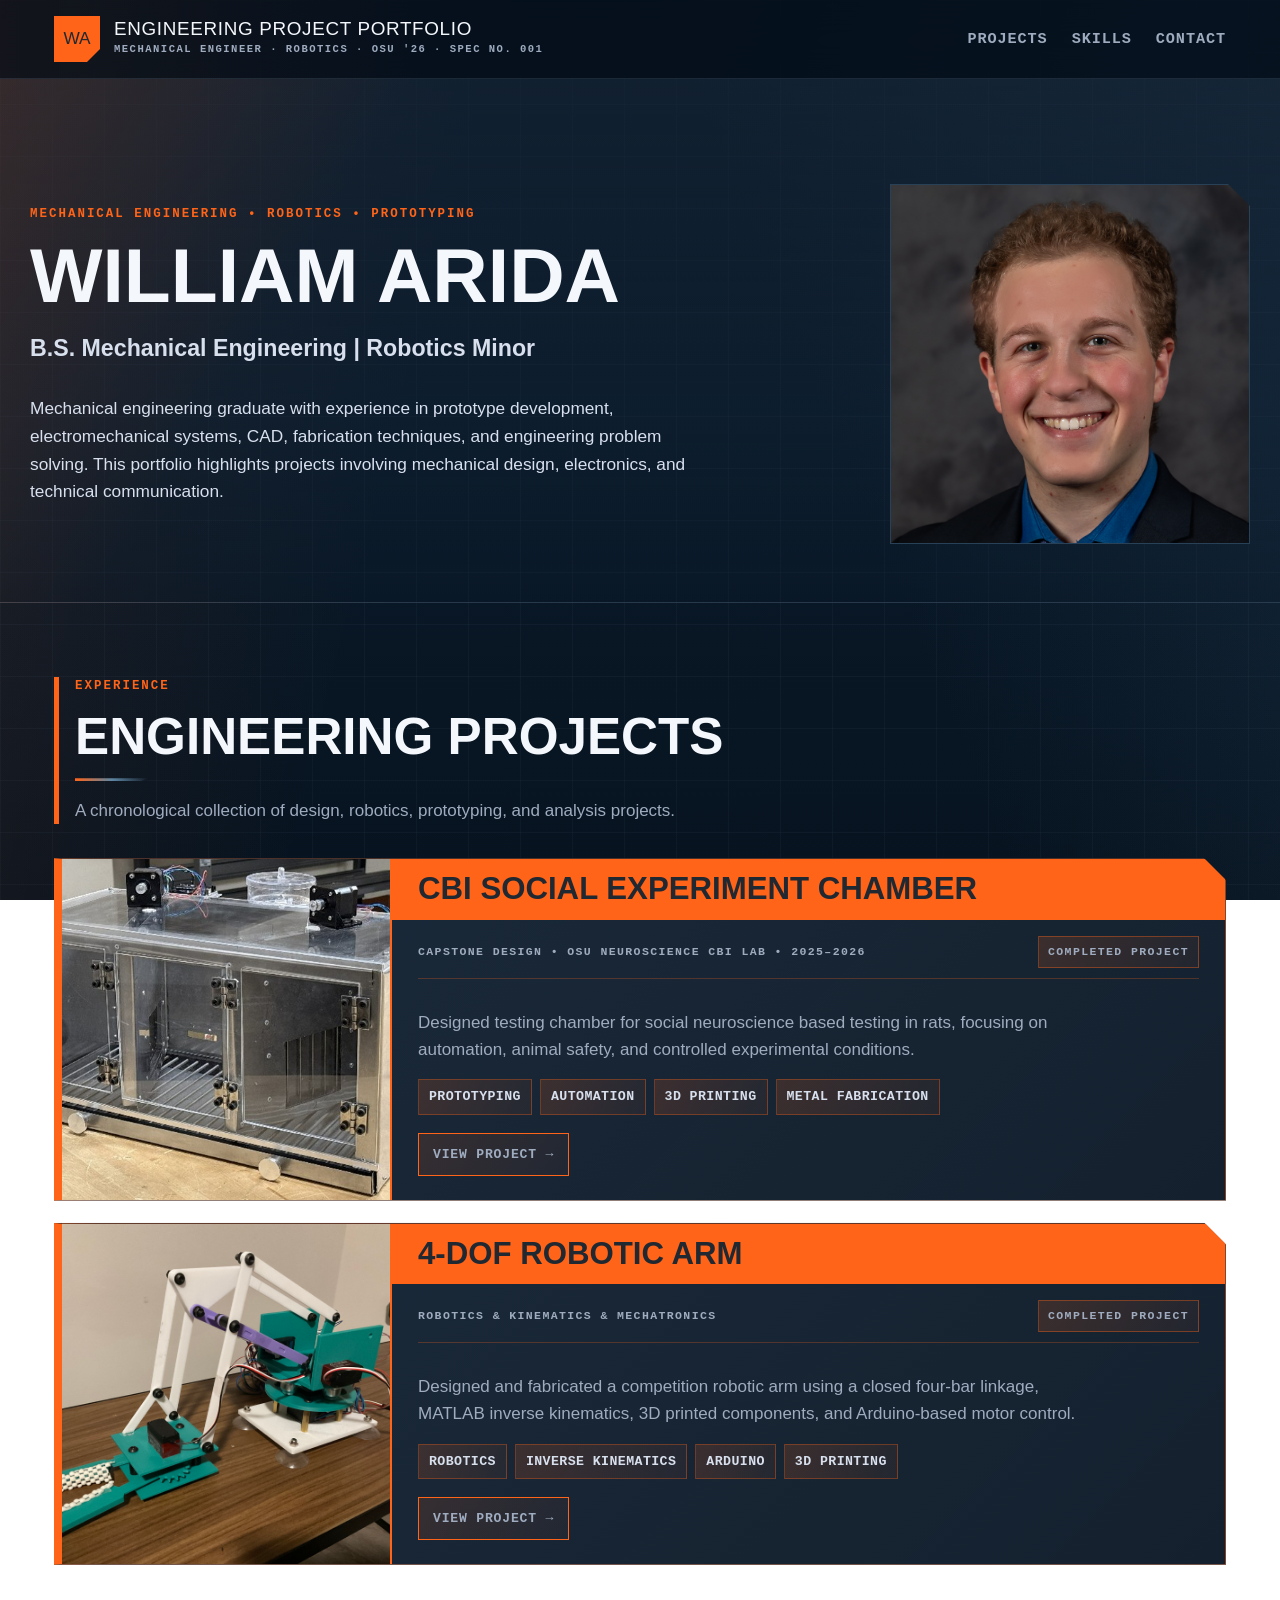
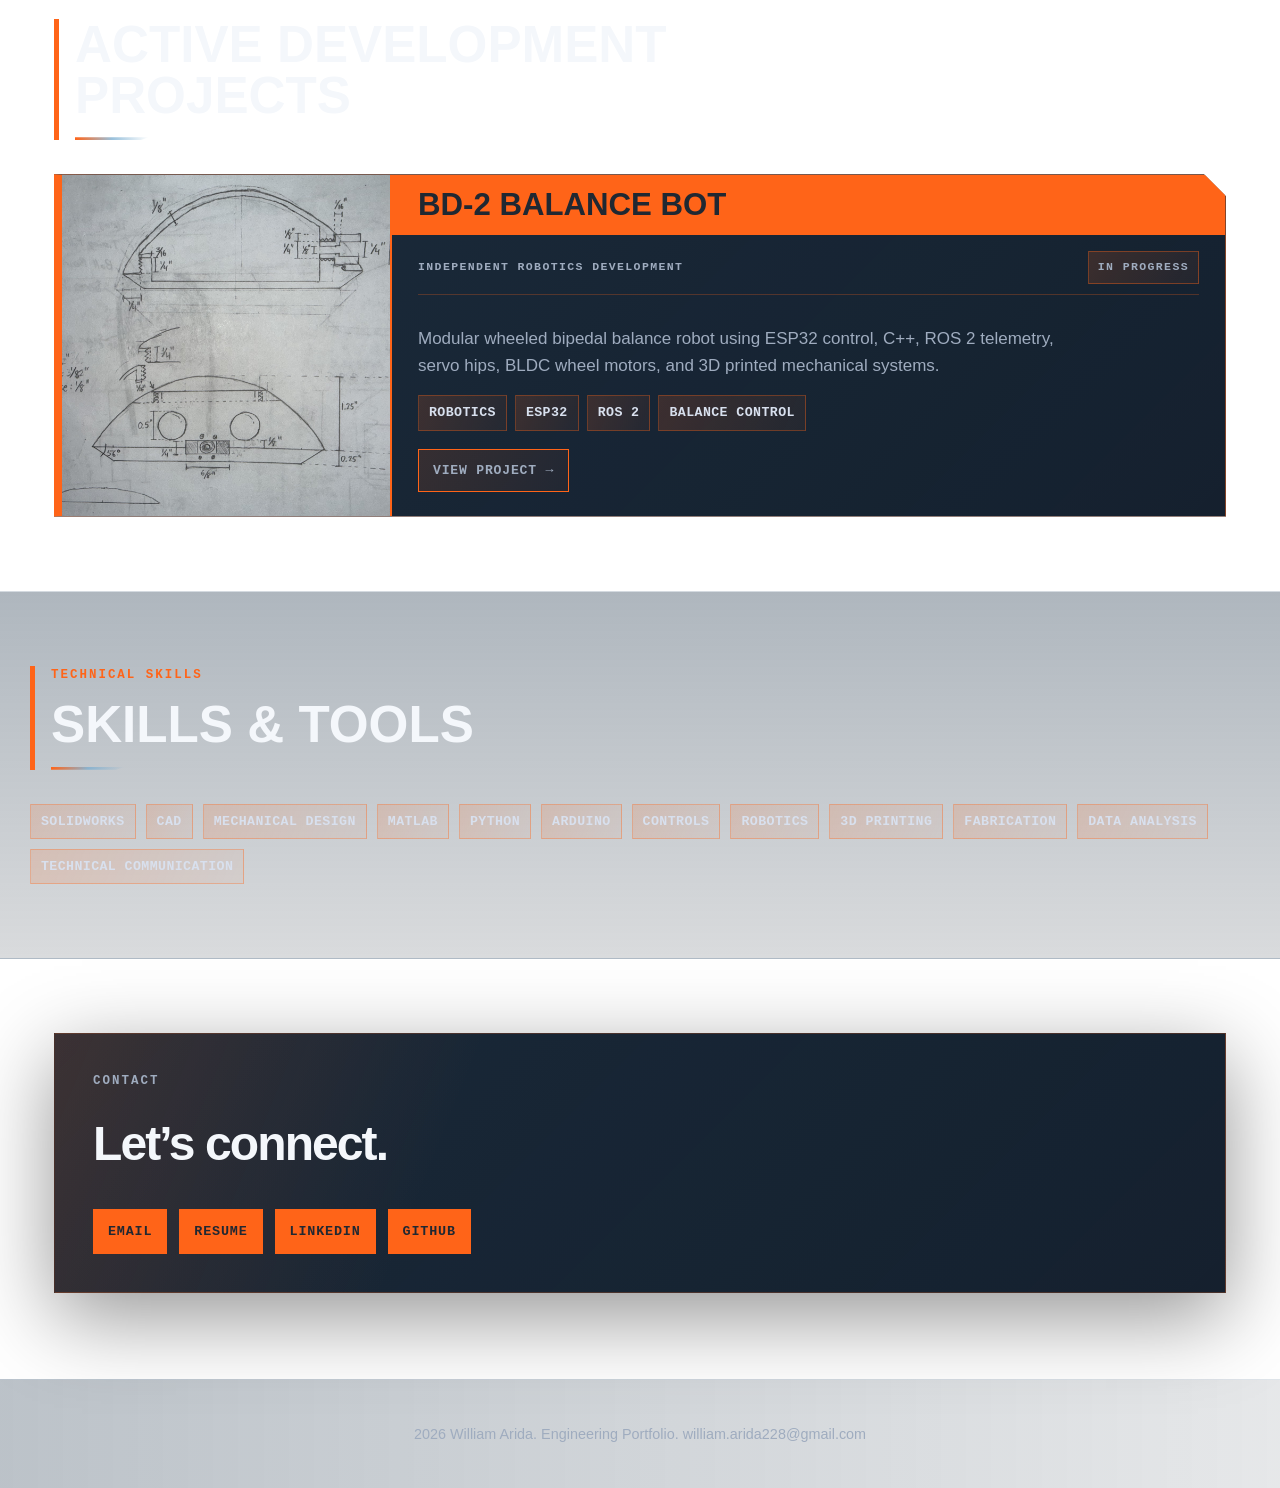
==== index.html @ b7c8a43e "Update minor in educational background" ====
<!DOCTYPE html>
<html lang="en">
<head>
  <!-- Basic page setup and browser scaling -->
  <meta charset="UTF-8">
  <meta name="viewport" content="width=device-width, initial-scale=1.0">

  <!-- Browser tab title -->
  <title>William Arida | Mechanical Engineering Portfolio</title>
  <meta name="description" content="William Arida engineering portfolio featuring mechanical design, robotics, prototyping, mechatronics, CAD, fabrication, and technical project documentation.">
  <meta name="author" content="William Arida">
  <meta name="robots" content="index, follow">
  <link rel="canonical" href="https://williamarida.github.io/">
  <meta property="og:type" content="website">
  <meta property="og:title" content="William Arida | Mechanical Engineering Portfolio">
  <meta property="og:description" content="Engineering project portfolio for William Arida, focused on mechanical design, robotics, prototyping, mechatronics, CAD, fabrication, and technical communication.">
  <meta property="og:url" content="https://williamarida.github.io/">
  <meta property="og:image" content="https://williamarida.github.io/projects/cbi_capstone/images/Full_Chamber_Assembly.jpg">
  <meta name="twitter:card" content="summary_large_image">

  <script type="application/ld+json">
  {
    "@context": "https://schema.org",
    "@type": "Person",
    "name": "William Arida",
    "url": "https://williamarida.github.io/",
    "email": "william.arida228@gmail.com",
    "jobTitle": "Mechanical Engineer",
    "knowsAbout": [
      "Mechanical Engineering",
      "Robotics",
      "Mechatronics",
      "Mechanical Design",
      "Prototyping",
      "CAD",
      "Fabrication"
    ],
    "sameAs": [
      "https://www.linkedin.com/in/william-arida/",
      "https://github.com/williamarida"
    ]
  }
  </script>

  <!-- Connects this HTML file to the main CSS stylesheet -->
  <link rel="stylesheet" href="style.css?v=20260930-caption-contrast">
</head>

<body>
  <!-- Sticky top navigation bar -->
  <header class="site-header">
    <nav class="navbar">
      <!-- Site logo/name link back to homepage -->
      <a href="index.html" class="logo" aria-label="William Arida portfolio homepage">
        <span class="logo-badge">WA</span>
        <span class="logo-copy">
          <span class="logo-title">Engineering Project Portfolio</span>
          <span class="logo-subtitle">Mechanical Engineer · Robotics · OSU '26 · Spec No. 001</span>
        </span>
      </a>

      <!-- Internal page navigation links -->
      <div class="nav-links">
        <a href="#projects">Projects</a>
        <a href="#skills">Skills</a>
        <a href="#contact">Contact</a>
      </div>
    </nav>
  </header>

  <main>
    <!-- Homepage hero section: first thing visitors see -->
    <section class="hero">
      <div class="hero-content hero-with-portrait">
        <!-- Main hero text on the left -->
        <div class="hero-copy">
          <p class="eyebrow">Mechanical Engineering • Robotics • Prototyping</p>

          <h1>
            William Arida
          </h1>

          <p class="hero-credential">
            B.S. Mechanical Engineering | Robotics Minor
          </p>

          <p class="hero-description">
            Mechanical engineering graduate with experience in prototype development,
            electromechanical systems, CAD, fabrication techniques, and engineering problem solving.
            This portfolio highlights projects involving mechanical design, electronics,
            and technical communication.
          </p>
        </div>

        <img
          src="assets/william-arida-portrait.jpg"
          alt="Professional portrait of William Arida"
          class="hero-portrait"
        >
      </div>
    </section>

    <!-- Projects section: stacked chronological project cards -->
    <section id="projects" class="section">
      <!-- Section title and intro text -->
      <div class="section-heading">
        <p class="eyebrow">Experience</p>
        <h2>Engineering Projects</h2>
        <p>
          A chronological collection of design, robotics, prototyping, and analysis projects.
        </p>
      </div>

      <!-- Project list wrapper: cards stack from top to bottom -->
      <div class="project-grid">

        <!-- Clickable project card: CBI Capstone -->
        <a href="projects/cbi_capstone/cbi_capstone_index.html" class="project-card featured-card">
          <!-- Project image on the left side of the card -->
          <img
            src="projects/cbi_capstone/images/Full_Chamber_Assembly.jpg"
            alt="Full rat testing chamber assembly"
            class="project-image"
          >

          <!-- Project text content on the right side of the card -->
          <div class="project-content">
            <h3>CBI Social Experiment Chamber</h3>

            <!-- Project date/category/status row -->
            <div class="project-topline">
              <p class="project-category">Capstone Design • OSU Neuroscience CBI Lab • 2025–2026</p>
              <p class="project-status">Completed Project</p>
            </div>

            <p>
              Designed testing chamber for social neuroscience based testing in rats,
              focusing on automation, animal safety, and controlled experimental conditions.
            </p>

            <!-- Technical tags help recruiters quickly scan project skills -->
            <div class="project-tags">
              <span>Prototyping</span>
              <span>Automation</span>
              <span>3D Printing</span>
              <span>Metal Fabrication</span>
            </div>

            <!-- This looks like a link, but the whole card is already clickable -->
            <p class="project-link">View Project →</p>
          </div>
        </a>

        <!-- Clickable project card: Robotic Arm -->
        <a href="projects/robotic_arm/robotic_arm_index.html" class="project-card">
          <img
            src="projects/robotic_arm/images/Full_Body.jpeg"
            alt="Full assembled 4 degree of freedom robotic arm prototype"
            class="project-image"
          >

          <!-- Project preview text -->
          <div class="project-content">
            <h3>4-DOF Robotic Arm</h3>

            <div class="project-topline">
              <p class="project-category">Robotics &amp; Kinematics &amp; Mechatronics</p>
              <p class="project-status">Completed Project</p>
            </div>

            <p>
              Designed and fabricated a competition robotic arm using a closed four-bar linkage,
              MATLAB inverse kinematics, 3D printed components, and Arduino-based motor control.
            </p>

            <div class="project-tags">
              <span>Robotics</span>
              <span>Inverse Kinematics</span>
              <span>Arduino</span>
              <span>3D Printing</span>
            </div>

            <p class="project-link">View Project &rarr;</p>
          </div>
        </a>
      </div>

      <div class="section-heading project-subsection-heading">
        <h2>Active Development Projects</h2>
      </div>

      <div class="project-grid">
        <a href="projects/bipedal_robot/bipedal_robot_index.html" class="project-card">
          <img
            src="projects/bipedal_robot/images/Head_Schematic.jpeg"
            alt="Head schematic for bipedal self stabilizing robot"
            class="project-image"
          >

          <div class="project-content">
            <h3>BD-2 Balance Bot</h3>

            <div class="project-topline">
              <p class="project-category">Independent Robotics Development</p>
              <p class="project-status">In Progress</p>
            </div>

            <p>
              Modular wheeled bipedal balance robot using ESP32 control, C++, ROS 2 telemetry,
              servo hips, BLDC wheel motors, and 3D printed mechanical systems.
            </p>

            <div class="project-tags">
              <span>Robotics</span>
              <span>ESP32</span>
              <span>ROS 2</span>
              <span>Balance Control</span>
            </div>

            <p class="project-link">View Project &rarr;</p>
          </div>
        </a>
      </div>
    </section>

    <!-- Skills section: quick technical scan area -->
    <section id="skills" class="section skills-section">
      <!-- Section heading -->
      <div class="section-heading">
        <p class="eyebrow">Technical Skills</p>
        <h2>Skills & Tools</h2>
      </div>

      <!-- Skill tags -->
      <div class="skills-list">
        <span>SolidWorks</span>
        <span>CAD</span>
        <span>Mechanical Design</span>
        <span>MATLAB</span>
        <span>Python</span>
        <span>Arduino</span>
        <span>Controls</span>
        <span>Robotics</span>
        <span>3D Printing</span>
        <span>Fabrication</span>
        <span>Data Analysis</span>
        <span>Technical Communication</span>
      </div>
    </section>

    <!-- Contact section: basic professional contact area -->
    <section id="contact" class="section contact-section">
      <!-- Contact card creates a stronger visual endpoint for the page -->
      <div class="contact-card">
        <p class="eyebrow">Contact</p>

        <h2>Let’s connect.</h2>

        <div class="contact-links">
          <button type="button" class="contact-action" id="copy-email">Email</button>
          <a href="/William%20R.%20Arida%20Resume.pdf" target="_blank" rel="noopener" type="application/pdf">Resume</a>
          <a href="https://www.linkedin.com/in/william-arida/" target="_blank" rel="noopener">LinkedIn</a>
          <a href="https://github.com/williamarida" target="_blank" rel="noopener">GitHub</a>
        </div>

        <p class="email-reveal" id="email-reveal" hidden>
          <span id="email-copy-status">Copied:</span>
          <span class="email-address">william.arida228@gmail.com</span>
        </p>
      </div>
    </section>
  </main>

  <!-- Footer at the bottom of the homepage -->
  <footer class="footer">
    <p>2026 William Arida. Engineering Portfolio. william.arida228@gmail.com</p>
  </footer>

  <script>
    const emailButton = document.getElementById("copy-email");
    const emailReveal = document.getElementById("email-reveal");
    const emailStatus = document.getElementById("email-copy-status");
    const emailAddress = "william.arida228@gmail.com";

    emailButton.addEventListener("click", async () => {
      try {
        await navigator.clipboard.writeText(emailAddress);
        emailStatus.textContent = "Copied:";
      } catch {
        emailStatus.textContent = "Email:";
      }

      emailButton.textContent = "Email Copied";
      emailButton.classList.add("is-copied");
      emailReveal.hidden = false;
    });
  </script>
</body>
</html>
---- style.css ----
/* =========================
   GLOBAL DESIGN SYSTEM
   These variables control the site's main colors, spacing, shadows, and sizing.
   ========================= */

:root {
  --bg: #06111d;
  --bg-soft: #0a1a2a;
  --bg-card: #101c2a;
  --bg-card-light: #17283a;
  --bg-panel-gray: #20262f;
  --steel-blue: #20364b;
  --steel-blue-soft: #2b465e;

  --text-main: #f4f7fb;
  --text-soft: #d8e0ee;
  --text-muted: #9facbf;

  --accent: #ff6418;
  --accent-strong: #ffb15f;
  --accent-warm: #ff9f2f;
  --action-text: #202832;

  --border: rgba(180, 210, 236, 0.13);
  --border-strong: rgba(255, 100, 24, 0.32);
  --blue-border: rgba(96, 145, 181, 0.24);
  --blue-line: rgba(118, 171, 207, 0.16);
  --accent-glow: rgba(255, 100, 24, 0.18);

  --shadow: 0 24px 80px rgba(0, 0, 0, 0.42);
  --max-width: 1220px;
  --panel-cut: 22px;
  --font-main: "Inter", "Segoe UI", Arial, Helvetica, sans-serif;
  --font-display: "Arial Black", "Segoe UI Black", "Inter", Arial, Helvetica, sans-serif;
  --font-mono: "Cascadia Mono", "Consolas", "SFMono-Regular", "Roboto Mono", monospace;

  --radius-lg: 0;
  --radius-md: 0;
  --radius-sm: 0;
}

/* Universal box sizing makes width and padding easier to control. */
* {
  box-sizing: border-box;
}

/* Smooth scrolling makes navbar links glide to page sections. */
html {
  scroll-behavior: smooth;
}

/* Main page body styling: dark background, default font, and readable line spacing. */
body {
  margin: 0;
  font-family: var(--font-main);
  font-size: 17px;
  color: var(--text-main);
  background:
    linear-gradient(rgba(180, 210, 236, 0.035) 1px, transparent 1px),
    linear-gradient(90deg, rgba(180, 210, 236, 0.035) 1px, transparent 1px),
    linear-gradient(104deg, rgba(255, 100, 24, 0.09), transparent 34%),
    linear-gradient(248deg, rgba(72, 114, 148, 0.16), transparent 38%),
    linear-gradient(180deg, #06111d 0%, #0a1a2a 46%, #07131f 100%);
  background-size: 52px 52px, 52px 52px, auto, auto, auto;
  background-attachment: fixed;
  line-height: 1.6;
}

/* Keeps images responsive and prevents weird inline spacing. */
img {
  max-width: 100%;
  display: block;
}

/* Removes default link styling so links can look like cards/buttons. */
a {
  color: inherit;
  text-decoration: none;
}

h1,
h2,
h3 {
  font-family: var(--font-display);
}

button,
input,
select,
textarea {
  font-family: inherit;
}

/* =========================
   HEADER / NAVIGATION
   Sticky top navigation bar with a glassy dark background.
   ========================= */

/* Header stays at the top while scrolling. */
.site-header {
  position: sticky;
  top: 0;
  z-index: 20;
  color: white;
  background:
    linear-gradient(90deg, rgba(255, 100, 24, 0.045), transparent 34%),
    rgba(6, 17, 29, 0.82);
  border-bottom: 1px solid var(--border);
  backdrop-filter: blur(18px);
}

/* Navbar controls the horizontal layout of the logo and links. */
.navbar {
  max-width: var(--max-width);
  margin: 0 auto;
  padding: 16px 24px;
  display: flex;
  justify-content: space-between;
  align-items: center;
}

/* Logo/name styling on the left side of the navbar. */
.logo {
  display: inline-flex;
  align-items: center;
  gap: 14px;
  min-width: 0;
  font-family: var(--font-display);
  text-transform: uppercase;
}

.logo-badge {
  position: relative;
  display: grid;
  place-items: center;
  width: 46px;
  height: 46px;
  clip-path: polygon(0 0, 100% 0, 100% calc(100% - 13px), calc(100% - 13px) 100%, 0 100%);
  color: var(--action-text);
  background: var(--accent);
  font-size: 1.08rem;
  letter-spacing: 0;
}

.logo-copy {
  display: grid;
  gap: 3px;
  min-width: 0;
}

.logo-title {
  color: var(--text-main);
  font-size: 1.18rem;
  line-height: 1;
  letter-spacing: 0.035em;
}

.logo-subtitle {
  color: var(--text-muted);
  font-family: var(--font-mono);
  font-size: 0.66rem;
  font-weight: 800;
  letter-spacing: 0.14em;
}

/* Container for the navbar links. */
.nav-links {
  display: flex;
  gap: 24px;
  font-family: var(--font-mono);
  font-size: 0.95rem;
  font-weight: 800;
  text-transform: uppercase;
  letter-spacing: 0.06em;
  color: var(--text-muted);
}

/* Individual nav link hover setup. */
.nav-links a {
  position: relative;
  transition: color 0.2s ease;
}

/* Animated underline hidden by default. */
.nav-links a::after {
  content: "";
  position: absolute;
  left: 0;
  bottom: -7px;
  width: 0;
  height: 2px;
  background: var(--accent);
  transition: width 0.2s ease;
}

/* Makes nav links brighter on hover. */
.nav-links a:hover {
  color: var(--text-main);
}

/* Expands the underline on hover. */
.nav-links a:hover::after {
  width: 100%;
}

/* =========================
   HOMEPAGE HERO
   Large opening section with main intro.
   ========================= */

/* Main hero layout. */
.hero {
  position: relative;
  overflow: hidden;
  max-width: none;
  padding: 105px 24px 58px;
  border-bottom: 1px solid var(--border);
  background:
    linear-gradient(122deg, rgba(255, 100, 24, 0.12), transparent 26%),
    linear-gradient(180deg, rgba(23, 40, 58, 0.62), rgba(10, 26, 42, 0.20));
}

.hero::before {
  content: none;
}

/* Limits the width of hero text so it stays readable. */
.hero-content,
.hero-text {
  position: relative;
  z-index: 1;
  max-width: var(--max-width);
  margin-left: auto;
  margin-right: auto;
}

.hero-content > * {
  max-width: 760px;
}

.hero-with-portrait {
  display: grid;
  grid-template-columns: minmax(0, 1fr) minmax(260px, 360px);
  gap: 46px;
  align-items: center;
}

.hero-copy {
  max-width: 760px;
}

/* Small uppercase label used above section titles. */
.eyebrow {
  margin: 0 0 14px;
  color: var(--accent);
  font-family: var(--font-mono);
  font-size: 0.78rem;
  font-weight: 900;
  text-transform: uppercase;
  letter-spacing: 0.16em;
}

/* Main hero headline. */
.hero h1 {
  margin: 0;
  font-family: var(--font-display);
  font-size: clamp(2.5rem, 6vw, 5.05rem);
  line-height: 0.96;
  letter-spacing: 0;
  text-transform: uppercase;
}

.hero-credential {
  margin: 18px 0 0;
  color: var(--text-soft);
  font-size: clamp(1.08rem, 2.2vw, 1.45rem);
  font-weight: 850;
  letter-spacing: 0;
}

/* Supporting paragraph below the hero headline. */
.hero-description {
  max-width: 690px;
  margin-top: 28px;
  color: var(--text-soft);
  font-size: 1.08rem;
}

.hero-portrait {
  width: 100%;
  aspect-ratio: 1 / 1;
  object-fit: cover;
  object-position: center top;
  clip-path: polygon(0 0, calc(100% - var(--panel-cut)) 0, 100% var(--panel-cut), 100% 100%, 0 100%);
  border: 1px solid var(--blue-border);
  border-radius: var(--radius-lg);
  background: var(--bg-card-light);
  box-shadow:
    -12px 12px 0 rgba(255, 100, 24, 0.12),
    var(--shadow);
}

/* =========================
   GENERAL SECTIONS
   Shared spacing and heading styles for major page sections.
   ========================= */

/* Main section wrapper used for projects, skills, and contact. */
.section {
  max-width: var(--max-width);
  margin: 0 auto;
  padding: 74px 24px;
}

/* Section heading block. */
.section-heading {
  position: relative;
  max-width: 760px;
  margin-bottom: 34px;
  padding-left: 16px;
  border-left: 5px solid var(--accent);
}

/* Main section heading text. */
.section-heading h2 {
  margin: 0;
  font-family: var(--font-display);
  font-size: clamp(2rem, 4vw, 3.2rem);
  line-height: 1;
  letter-spacing: 0;
  text-transform: uppercase;
}

.section-heading h2::after {
  content: "";
  display: block;
  width: 74px;
  height: 3px;
  margin-top: 16px;
  background:
    linear-gradient(90deg, var(--accent), rgba(118, 171, 207, 0.74), transparent);
  clip-path: polygon(0 0, 100% 0, 88% 100%, 0% 100%);
}

/* Supporting paragraph under section headings. */
.section-heading p:last-child {
  margin-top: 16px;
  color: var(--text-muted);
}

.project-subsection-heading {
  margin-top: 54px;
}

/* =========================
   STACKED HORIZONTAL PROJECT CARDS
   Wide project cards stacked vertically, with image left and text right.
   ========================= */

/* Project list container: one project per row. */
.project-grid {
  display: grid;
  grid-template-columns: 1fr;
  gap: 22px;
}

/* Main project card layout. Can be used on <a> or <article>. */
.project-card {
  position: relative;
  overflow: hidden;
  min-height: 245px;
  display: grid;
  grid-template-columns: 330px minmax(0, 1fr);
  clip-path: polygon(0 0, calc(100% - var(--panel-cut)) 0, 100% var(--panel-cut), 100% 100%, 0 100%);
  cursor: pointer;
  color: inherit;
  text-decoration: none;
  border: 1px solid rgba(255, 100, 24, 0.32);
  border-left: 8px solid var(--accent);
  border-radius: var(--radius-lg);
  background:
    linear-gradient(90deg, rgba(255, 100, 24, 0.22), transparent 34px),
    linear-gradient(135deg, rgba(118, 171, 207, 0.10), rgba(255, 255, 255, 0.018)),
    var(--bg-card);
  box-shadow: 0 18px 55px rgba(0, 0, 0, 0.24);
  transition:
    transform 0.22s ease,
    box-shadow 0.22s ease,
    border-color 0.22s ease;
}

/* Subtle glow overlay hidden until hover. */
.project-card::before {
  content: "";
  position: absolute;
  inset: 0;
  background:
    linear-gradient(90deg, rgba(255, 100, 24, 0.09), transparent 42%),
    linear-gradient(235deg, rgba(73, 120, 154, 0.16), transparent 34%);
  opacity: 0;
  z-index: 0;
  transition: opacity 0.22s ease;
  pointer-events: none;
}

.project-card::after {
  content: "";
  position: absolute;
  top: 0;
  right: 0;
  width: var(--panel-cut);
  height: var(--panel-cut);
  background: var(--accent);
  clip-path: polygon(100% 0, 100% 100%, 0 0);
  z-index: 2;
  pointer-events: none;
}

/* Project card hover movement and border glow. */
.project-card:hover {
  transform: translateY(-5px);
  border-color: rgba(255, 100, 24, 0.54);
  box-shadow:
    0 28px 85px rgba(0, 0, 0, 0.42),
    0 0 0 1px rgba(118, 171, 207, 0.10);
}

/* Turns on the glow overlay when hovering over a card. */
.project-card:hover::before {
  opacity: 1;
}

/* Featured card currently behaves like the others, but this class lets us style it later if needed. */
.featured-card {
  grid-column: auto;
}

/* Project image styling for real images. */
.project-image {
  width: 100%;
  height: 100%;
  min-height: 245px;
  object-fit: cover;
  background: var(--bg-card-light);
  border-right: 2px solid var(--accent);
  transition:
    transform 0.35s ease,
    filter 0.35s ease;
}

/* Slight image zoom on card hover. */
.project-card:hover .project-image {
  transform: scale(1.045);
  filter: brightness(1.08) contrast(1.03);
}

/* Placeholder image block for projects without images yet. */
.placeholder {
  width: 100%;
  height: 100%;
  min-height: 245px;
  display: grid;
  place-items: center;
  color: var(--text-muted);
  font-weight: 900;
  letter-spacing: 0.08em;
  text-transform: uppercase;
  border-right: 1px solid var(--border);
  background:
    linear-gradient(135deg, rgba(255, 100, 24, 0.13), transparent 42%),
    var(--bg-card-light);
}

/* Right-side project text area. */
.project-content {
  position: relative;
  z-index: 1;
  padding: 0;
  display: flex;
  flex-direction: column;
  justify-content: center;
}

/* Top metadata row inside each project card. */
.project-topline {
  margin: 16px 26px 0;
  padding-bottom: 10px;
  border-bottom: 1px solid rgba(255, 100, 24, 0.26);
  display: flex;
  justify-content: space-between;
  gap: 14px;
  align-items: center;
  margin-bottom: 12px;
}

/* Shared small uppercase metadata style. */
.project-category,
.project-status {
  margin: 0;
  font-family: var(--font-mono);
  font-size: 0.72rem;
  font-weight: 900;
  text-transform: uppercase;
  letter-spacing: 0.12em;
}

/* Project category/date text. */
.project-category {
  color: var(--accent);
}

/* Project status pill. */
.project-status {
  padding: 6px 9px;
  border-radius: 0;
  color: var(--accent-strong);
  background:
    linear-gradient(120deg, rgba(255, 100, 24, 0.16), rgba(255, 100, 24, 0.055));
  border: 1px solid rgba(255, 100, 24, 0.38);
  white-space: nowrap;
  transition:
    color 0.2s ease,
    background 0.2s ease,
    border-color 0.2s ease;
}

.project-card:hover .project-status {
  color: var(--action-text);
  background: var(--accent);
  border-color: var(--accent);
}

/* Project title. */
.project-content h3 {
  width: 100%;
  margin: 0;
  padding: 14px 26px 15px;
  color: var(--action-text);
  background: var(--accent);
  font-family: var(--font-display);
  font-size: clamp(1.25rem, 2.6vw, 1.95rem);
  line-height: 1;
  letter-spacing: 0;
  text-transform: uppercase;
}

/* Project description paragraph. */
.project-content p {
  max-width: 660px;
  margin-top: 0;
  color: var(--text-muted);
}

.project-content > p:not(.project-category):not(.project-status):not(.project-link) {
  margin: 18px 26px 0;
}

/* Technical tag container. */
.project-tags {
  display: flex;
  flex-wrap: wrap;
  gap: 8px;
  margin: 16px 26px 18px;
}

/* Shared tag styling for project tags and skill tags. */
.project-tags span,
.skills-list span {
  display: inline-flex;
  align-items: center;
  min-height: 32px;
  padding: 6px 10px;
  border-radius: 0;
  color: var(--text-soft);
  font-family: var(--font-mono);
  background:
    linear-gradient(112deg, rgba(255, 100, 24, 0.16), rgba(255, 100, 24, 0.055));
  border: 1px solid rgba(255, 100, 24, 0.32);
  font-size: 0.83rem;
  font-weight: 750;
  text-transform: uppercase;
  letter-spacing: 0.03em;
}

/* Project link-style text at bottom of cards. */
.project-link {
  display: inline-flex;
  align-items: center;
  justify-content: center;
  width: fit-content;
  margin: auto 26px 24px;
  padding: 10px 14px;
  color: var(--accent-strong);
  background:
    linear-gradient(120deg, rgba(255, 100, 24, 0.13), rgba(255, 100, 24, 0.045));
  border: 1px solid var(--accent);
  font-family: var(--font-mono);
  font-size: 0.82rem;
  font-weight: 900;
  text-transform: uppercase;
  letter-spacing: 0.06em;
  transition:
    transform 0.2s ease,
    color 0.2s ease,
    background 0.2s ease;
}

/* Moves the project link text slightly right on hover. */
.project-card:hover .project-link {
  transform: translateX(4px);
  color: var(--action-text);
  background: var(--accent);
}

/* Styling for coming soon links/cards. */
.inactive-link {
  color: var(--text-muted);
  cursor: default;
}

/* Prevents unfinished cards from pretending to be clickable links. */
article.project-card {
  cursor: default;
}

/* =========================
   SKILLS SECTION
   Technical skills shown as small pill-shaped tags.
   ========================= */

/* Full-width skills band with subtle borders. */
.skills-section {
  position: relative;
  overflow: hidden;
  max-width: none;
  border-top: 1px solid var(--border);
  border-bottom: 1px solid var(--border);
  background:
    linear-gradient(180deg, rgba(32, 54, 75, 0.36), rgba(20, 31, 43, 0.16));
}

/* Keeps skills section content aligned with the rest of the site. */
.skills-section .section-heading,
.skills-section .skills-list {
  position: relative;
  z-index: 1;
  max-width: var(--max-width);
  margin-left: auto;
  margin-right: auto;
}

/* Skill tag layout. */
.skills-list {
  display: flex;
  flex-wrap: wrap;
  gap: 10px;
}

/* Skill tag hover animation. */
.skills-list span {
  transition:
    transform 0.2s ease,
    border-color 0.2s ease,
    background 0.2s ease;
}

/* Skill tags lift and glow slightly on hover. */
.skills-list span:hover {
  transform: translateY(-3px);
  border-color: rgba(255, 100, 24, 0.42);
  background:
    linear-gradient(112deg, rgba(255, 100, 24, 0.20), rgba(255, 100, 24, 0.08));
}

/* =========================
   CONTACT SECTION
   Final call-to-action area with email, LinkedIn, GitHub, and resume links.
   ========================= */

/* Main contact section spacing. */
.contact-section {
  padding-bottom: 86px;
}

/* Large contact card wrapper. */
.contact-card {
  position: relative;
  overflow: hidden;
  padding: 38px;
  border-radius: var(--radius-lg);
  border: 1px solid rgba(255, 100, 24, 0.22);
  background:
    linear-gradient(112deg, rgba(255, 100, 24, 0.15), transparent 34%),
    linear-gradient(135deg, rgba(118, 171, 207, 0.09), rgba(255, 255, 255, 0.02)),
    var(--bg-card);
  box-shadow: var(--shadow);
  text-align: left;
}

.contact-card::before {
  content: none;
}

.contact-card > * {
  position: relative;
  z-index: 1;
}

/* Contact card heading. */
.contact-card h2 {
  margin: 0;
  font-size: clamp(2rem, 4vw, 3rem);
  letter-spacing: -0.04em;
}

/* Contact card paragraph. */
.contact-card p {
  max-width: 720px;
  color: var(--text-muted);
}

/* Contact link button row. */
.contact-links {
  display: flex;
  justify-content: flex-start;
  flex-wrap: wrap;
  gap: 12px;
  margin-top: 26px;
}

/* Individual contact buttons. */
.contact-links a,
.contact-action {
  display: inline-flex;
  align-items: center;
  justify-content: center;
  padding: 11px 14px;
  border-radius: 0;
  border: 1px solid var(--accent);
  color: var(--action-text);
  background: var(--accent);
  appearance: none;
  -webkit-appearance: none;
  font-family: var(--font-mono);
  font-size: 0.84rem;
  font-weight: 800;
  text-transform: uppercase;
  letter-spacing: 0.06em;
  cursor: pointer;
  transition:
    transform 0.2s ease,
    border-color 0.2s ease,
    background 0.2s ease;
}

/* Contact button hover effect. */
.contact-links a:hover,
.contact-action:hover,
.contact-action.is-copied {
  transform: translateY(-2px);
  color: var(--text-main);
  border-color: var(--accent);
  background: transparent;
}

/* Revealed email address after visitors press the email button. */
.email-reveal {
  margin: 18px 0 0;
  color: var(--text-soft);
}

.email-address {
  color: var(--accent-strong);
  font-weight: 850;
}

/* =========================
   FOOTER
   Small bottom section of the page.
   ========================= */

/* Footer styling. */
.footer {
  padding: 28px 24px;
  border-top: 1px solid var(--border);
  color: var(--text-muted);
  text-align: center;
  font-size: 0.9rem;
  background:
    linear-gradient(90deg, rgba(32, 54, 75, 0.30), rgba(10, 26, 42, 0.10));
}

/* =========================
   INDIVIDUAL PROJECT PAGE STYLES
   These styles support pages like projects/cbi_capstone/cbi_capstone.html.
   ========================= */

/* Project page hero section. */
.project-hero {
  position: relative;
  overflow: hidden;
  color: white;
  padding: 92px 24px;
  background:
    linear-gradient(112deg, rgba(255, 100, 24, 0.14), transparent 36%),
    linear-gradient(302deg, rgba(118, 171, 207, 0.17), transparent 38%),
    linear-gradient(135deg, #06111d, #102338);
}

.project-hero::before {
  content: none;
}

/* Project hero with a visual anchor image. */
.project-hero-with-image {
  position: relative;
  z-index: 1;
  max-width: var(--max-width);
  margin: 0 auto;
  display: grid;
  grid-template-columns: minmax(0, 0.95fr) minmax(320px, 0.85fr);
  gap: 42px;
  align-items: center;
}

.project-hero-copy {
  max-width: 650px;
  justify-self: start;
}

.project-hero-image {
  width: 100%;
  max-width: 520px;
  justify-self: end;
  height: auto;
  object-fit: contain;
  clip-path: polygon(0 0, calc(100% - var(--panel-cut)) 0, 100% var(--panel-cut), 100% 100%, 0 100%);
  border: 1px solid rgba(255, 100, 24, 0.26);
  border-left: 8px solid var(--accent);
  border-radius: var(--radius-lg);
  background: var(--bg-card-light);
  box-shadow: var(--shadow);
}

/* Project page main title. */
.project-hero h1 {
  font-family: var(--font-display);
  font-size: clamp(2.4rem, 6vw, 4.3rem);
  line-height: 1.02;
  letter-spacing: 0;
  text-transform: uppercase;
  margin-top: 0;
  margin-bottom: 18px;
}

.project-hero h1::after {
  content: "";
  display: block;
  width: min(360px, 72%);
  height: 3px;
  margin-top: 18px;
  background:
    linear-gradient(90deg, var(--accent), rgba(118, 171, 207, 0.78), transparent);
  clip-path: polygon(0 0, 100% 0, 92% 100%, 0% 100%);
}

/* Project page hero paragraph. */
.project-hero p {
  color: var(--text-soft);
  font-size: 1.15rem;
}

/* Main project page content wrapper. */
.project-page {
  max-width: var(--max-width);
  margin: 0 auto;
  padding: 80px 24px;
}

/* Project page layout. */
.project-detail-grid {
  display: block;
}

.project-main-flow {
  max-width: 1040px;
  margin: 0 auto;
}

/* Project page section headings. */
.project-page h2 {
  margin-top: 42px;
  margin-bottom: 12px;
  color: var(--text-main);
  font-family: var(--font-display);
  font-size: 1.8rem;
  letter-spacing: 0;
  text-transform: uppercase;
}

/* Removes extra top margin from the first project page heading. */
.project-page h2:first-child {
  margin-top: 0;
}

/* Project page body text. */
.project-page p,
.project-page li {
  color: var(--text-muted);
}

/* Project page bullet list spacing. */
.project-page ul {
  padding-left: 1.25rem;
}

/* Feature/image pairings for project design features. */
.project-feature-showcase {
  display: grid;
  grid-template-columns: repeat(2, minmax(0, 1fr));
  gap: 18px;
  margin-top: 18px;
}

.single-column-showcase {
  grid-template-columns: minmax(0, 1fr);
  max-width: 920px;
  margin-left: auto;
  margin-right: auto;
}

.project-feature-column {
  display: grid;
  gap: 18px;
}

.project-feature-item {
  position: relative;
  display: grid;
  overflow: hidden;
  clip-path: polygon(0 0, calc(100% - var(--panel-cut)) 0, 100% var(--panel-cut), 100% 100%, 0 100%);
  border: 1px solid rgba(255, 100, 24, 0.28);
  border-left: 6px solid var(--accent);
  border-radius: var(--radius-md);
  background:
    linear-gradient(90deg, rgba(255, 100, 24, 0.14), transparent 28px),
    linear-gradient(135deg, rgba(118, 171, 207, 0.09), rgba(255, 255, 255, 0.022)),
    var(--bg-card);
  box-shadow: 0 16px 45px rgba(0, 0, 0, 0.22);
  align-content: start;
}

.project-feature-item::before {
  content: "";
  position: absolute;
  top: 0;
  right: 0;
  width: var(--panel-cut);
  height: var(--panel-cut);
  background: var(--accent);
  clip-path: polygon(100% 0, 100% 100%, 0 0);
  z-index: 2;
  pointer-events: none;
}

.feature-bubble {
  position: relative;
  z-index: 1;
  margin: 0;
  padding: 14px 16px 14px 18px;
  color: #f4f7fb;
  font-family: var(--font-mono);
  background: var(--accent);
  border-bottom: 1px solid var(--accent);
  font-weight: 750;
  text-transform: uppercase;
  letter-spacing: 0.035em;
}

.project-feature-item img,
.fabrication-strip img {
  width: 100%;
  height: auto;
  object-fit: contain;
  background: var(--bg-card-light);
}

.project-feature-item img {
  border: 0;
  border-radius: 0;
  box-shadow: none;
}

.feature-image-small {
  width: 33%;
  min-width: 150px;
  justify-self: center;
}

.feature-image-slightly-small {
  width: 90%;
  justify-self: center;
}

/* Keeps project-specific skill bubbles close to their heading. */
.project-skill-list {
  margin-top: 16px;
}

/* Fabrication process visuals below project skills. */
.fabrication-strip {
  display: grid;
  grid-template-columns: repeat(2, minmax(0, 1fr));
  gap: 18px;
  margin-top: 24px;
}

.fabrication-strip img {
  clip-path: polygon(0 0, calc(100% - var(--panel-cut)) 0, 100% var(--panel-cut), 100% 100%, 0 100%);
  aspect-ratio: 3 / 2;
  object-fit: cover;
  object-position: top center;
  border: 1px solid var(--accent);
  border-radius: var(--radius-md);
  box-shadow: 0 16px 45px rgba(0, 0, 0, 0.22);
}

/* Repository-style project documentation bank. */
.project-documentation-section {
  position: relative;
  overflow: hidden;
  max-width: none;
  border-top: 1px solid var(--border);
  border-bottom: 1px solid var(--border);
  background:
    linear-gradient(180deg, rgba(32, 54, 75, 0.32), rgba(15, 28, 42, 0.18));
}

.project-documentation {
  max-width: var(--max-width);
  margin: 0 auto;
  padding: 74px 24px;
}

.repo-bank {
  overflow: hidden;
  clip-path: polygon(0 0, calc(100% - var(--panel-cut)) 0, 100% var(--panel-cut), 100% 100%, 0 100%);
  border: 1px solid rgba(255, 100, 24, 0.24);
  border-radius: var(--radius-md);
  background:
    linear-gradient(135deg, rgba(118, 171, 207, 0.07), rgba(255, 255, 255, 0.015)),
    rgba(16, 28, 42, 0.90);
  box-shadow: var(--shadow);
}

.repo-row,
.repo-folder-summary,
.repo-type,
.repo-size {
  font-family: var(--font-mono);
}

.repo-row,
.repo-folder-summary {
  display: grid;
  grid-template-columns: minmax(0, 1fr) 110px 110px;
  gap: 16px;
  align-items: center;
  min-height: 48px;
  padding: 12px 16px;
  border-bottom: 1px solid var(--border);
}

.repo-row:last-child,
.repo-folder:last-child .repo-folder-summary,
.repo-folder-contents .repo-row:last-child {
  border-bottom: 0;
}

.repo-folder-summary {
  cursor: pointer;
  color: var(--text-soft);
  list-style: none;
}

.repo-folder-summary::-webkit-details-marker {
  display: none;
}

.repo-folder-summary::before {
  content: "+";
  color: var(--accent);
  font-weight: 900;
}

.repo-folder[open] .repo-folder-summary::before {
  content: "-";
}

.repo-folder-summary {
  grid-template-columns: 18px minmax(0, 1fr) 110px 110px;
}

.repo-folder-contents {
  border-bottom: 1px solid var(--border);
  background: rgba(6, 17, 29, 0.30);
}

.repo-folder-contents .repo-row {
  padding-left: 44px;
}

.repo-name {
  min-width: 0;
  overflow-wrap: anywhere;
  color: var(--text-soft);
  font-weight: 760;
}

.repo-download {
  display: inline-flex;
  align-items: center;
  gap: 9px;
  width: fit-content;
  color: var(--text-soft);
  transition: color 0.2s ease;
}

.repo-download::before {
  content: "↓";
  flex: 0 0 auto;
  color: var(--accent);
  font-size: 1.05rem;
  font-weight: 900;
  line-height: 1;
}

.repo-download:hover {
  color: var(--accent-strong);
}

.repo-type,
.repo-size {
  color: var(--text-muted);
  font-size: 0.86rem;
  font-weight: 800;
  text-transform: uppercase;
}

.project-acknowledgements {
  padding: 28px 24px;
  border-top: 1px solid var(--border);
  color: var(--text-muted);
  font-family: var(--font-mono);
  text-align: center;
  font-size: 0.9rem;
  background:
    linear-gradient(90deg, rgba(32, 54, 75, 0.30), rgba(10, 26, 42, 0.10));
}

/* =========================
   RESPONSIVE DESIGN
   Layout changes for tablets and smaller screens.
   ========================= */

/* Tablet layout adjustments. */
@media (max-width: 920px) {
  .hero {
    padding-top: 78px;
  }

  .hero-with-portrait {
    grid-template-columns: 1fr;
  }

  .hero-portrait {
    max-width: 360px;
  }

  /* Project cards keep horizontal layout but shrink the image column. */
  .project-card {
    grid-template-columns: 260px minmax(0, 1fr);
  }

  .project-content h3 {
    font-size: clamp(1.05rem, 2.7vw, 1.45rem);
  }

  .project-hero-with-image,
  .project-feature-showcase,
  .fabrication-strip,
  .repo-row,
  .repo-folder-summary {
    grid-template-columns: 1fr;
  }

  .repo-folder-summary {
    gap: 6px;
  }

  .repo-folder-contents .repo-row {
    padding-left: 16px;
  }

  .project-hero-copy {
    justify-self: stretch;
  }

  .project-hero-image {
    max-width: none;
  }

}

/* Phone portrait layout adjustments. */
@media (max-width: 720px) and (orientation: portrait) {
  /* Navbar stacks vertically on small screens. */
  .navbar {
    align-items: flex-start;
    flex-direction: column;
    gap: 14px;
  }

  .logo {
    gap: 12px;
  }

  .logo-badge {
    width: 40px;
    height: 40px;
    font-size: 0.95rem;
  }

  .logo-title {
    font-size: 0.96rem;
  }

  .logo-subtitle {
    font-size: 0.56rem;
    letter-spacing: 0.08em;
  }

  /* Nav links wrap if needed. */
  .nav-links {
    flex-wrap: wrap;
    gap: 16px;
  }

  /* Hero section gets tighter spacing on phones. */
  .hero {
    padding: 62px 20px 56px;
  }

  /* General sections get tighter spacing on phones. */
  .section {
    padding: 56px 20px;
  }

  /* Keeps the hero headline large but manageable on phones. */
  .hero h1 {
    font-size: clamp(2.35rem, 14vw, 4rem);
  }

  .hero-portrait {
    max-width: 100%;
  }

  /* Project cards stack on phones: image above, words below. */
  .project-card {
    grid-template-columns: 1fr;
    min-height: 0;
  }

  /* Images become a horizontal band above the card text on phones. */
  .project-image,
  .placeholder {
    min-height: 210px;
    height: 210px;
    border-right: none;
    border-bottom: 2px solid var(--accent);
  }

  .project-content h3 {
    padding: 13px 18px 14px;
  }

  .project-topline,
  .project-content > p:not(.project-category):not(.project-status):not(.project-link),
  .project-tags {
    margin-left: 18px;
    margin-right: 18px;
  }

  .project-link {
    margin-left: 18px;
    margin-right: 18px;
  }

  /* Project metadata stacks on phones. */
  .project-topline {
    align-items: flex-start;
    flex-direction: column;
  }

  /* Contact card gets smaller padding on phones. */
  .contact-card {
    padding: 24px;
  }
}
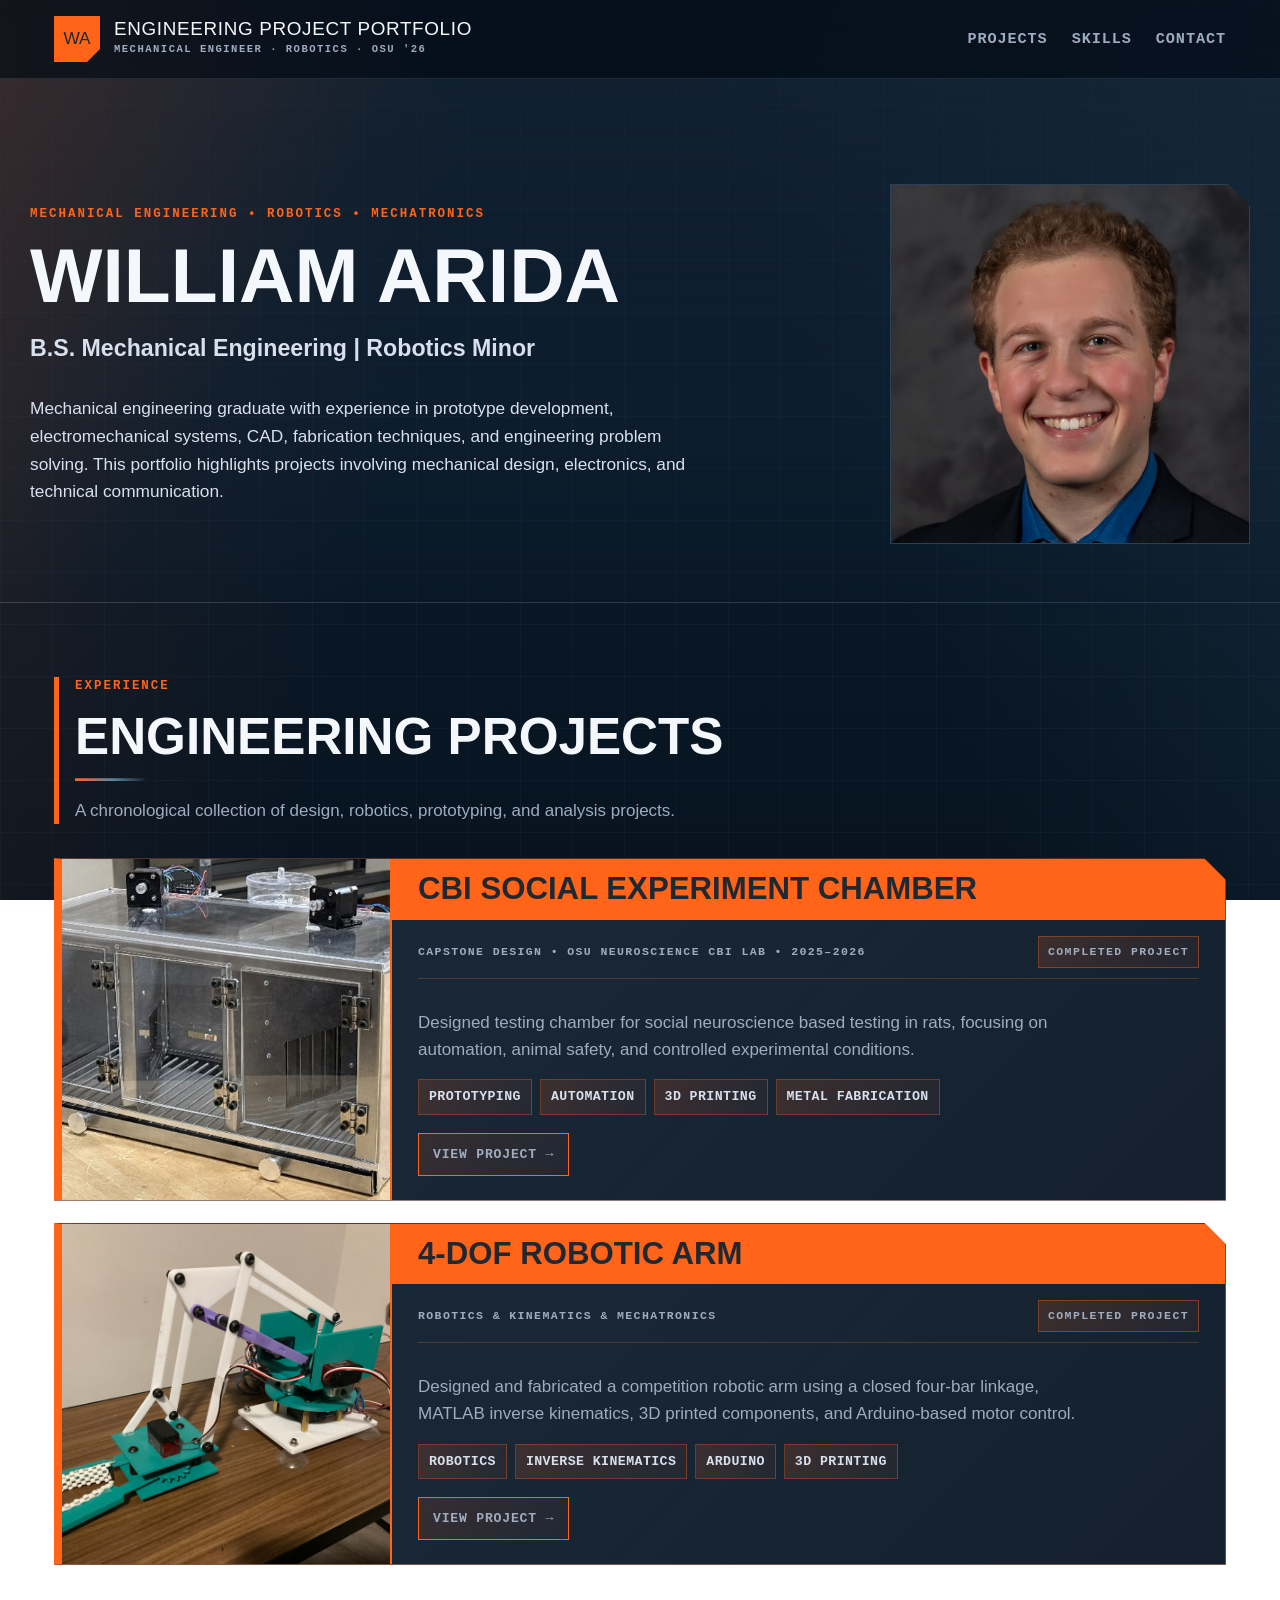
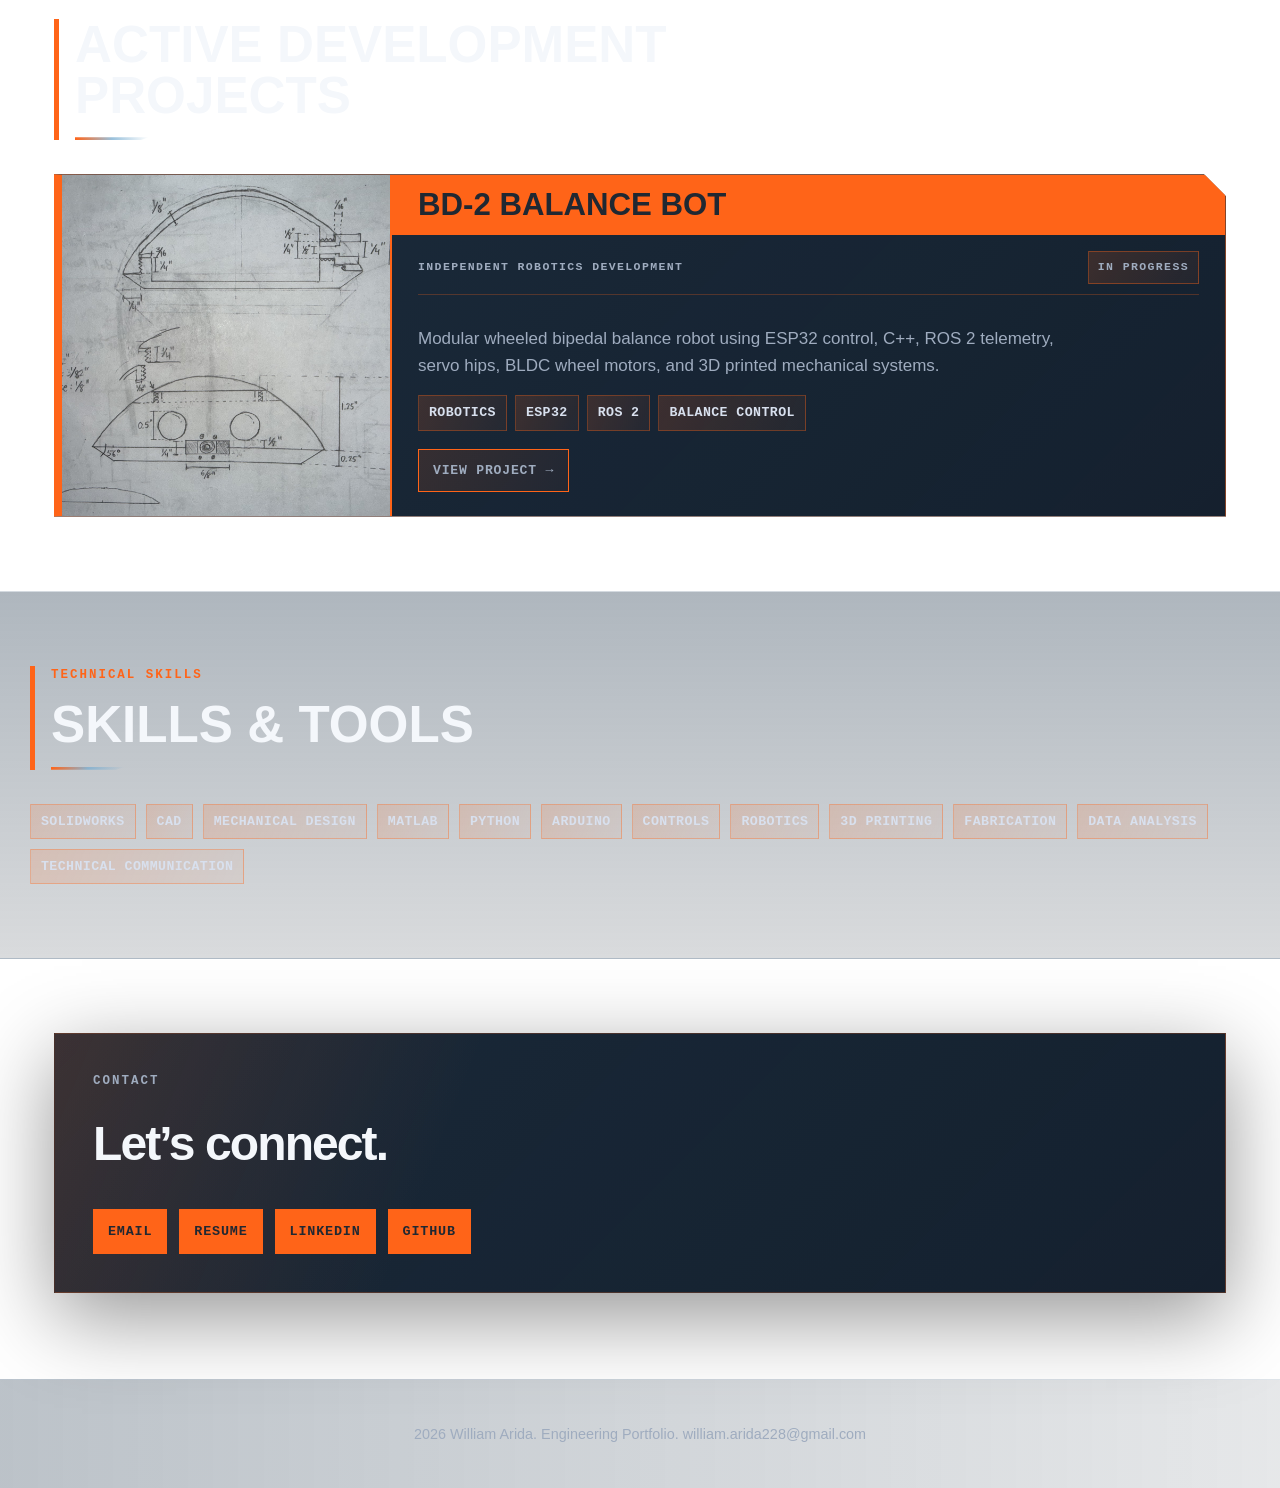
==== commit bf26abe1: "Revise logo subtitle and hero text Updated the logo subtitle and hero text to reflect changes in spe" ====
--- a/index.html
+++ b/index.html
@@ -43,7 +43,7 @@
   </script>
 
   <!-- Connects this HTML file to the main CSS stylesheet -->
-  <link rel="stylesheet" href="style.css?v=20260930-caption-contrast">
+  <link rel="stylesheet" href="style.css?v=20260930-dark-captions">
 </head>
 
 <body>
@@ -55,7 +55,7 @@
         <span class="logo-badge">WA</span>
         <span class="logo-copy">
           <span class="logo-title">Engineering Project Portfolio</span>
-          <span class="logo-subtitle">Mechanical Engineer · Robotics · OSU '26 · Spec No. 001</span>
+          <span class="logo-subtitle">Mechanical Engineer · Robotics · OSU '26</span>
         </span>
       </a>
 
@@ -74,7 +74,7 @@
       <div class="hero-content hero-with-portrait">
         <!-- Main hero text on the left -->
         <div class="hero-copy">
-          <p class="eyebrow">Mechanical Engineering • Robotics • Prototyping</p>
+          <p class="eyebrow">Mechanical Engineering • Robotics • Mechatronics</p>
 
           <h1>
             William Arida
--- a/style.css
+++ b/style.css
@@ -963,12 +963,12 @@
   pointer-events: none;
 }
 
-.feature-bubble {
+.project-page .feature-bubble {
   position: relative;
   z-index: 1;
   margin: 0;
   padding: 14px 16px 14px 18px;
-  color: #f4f7fb;
+  color: var(--action-text);
   font-family: var(--font-mono);
   background: var(--accent);
   border-bottom: 1px solid var(--accent);
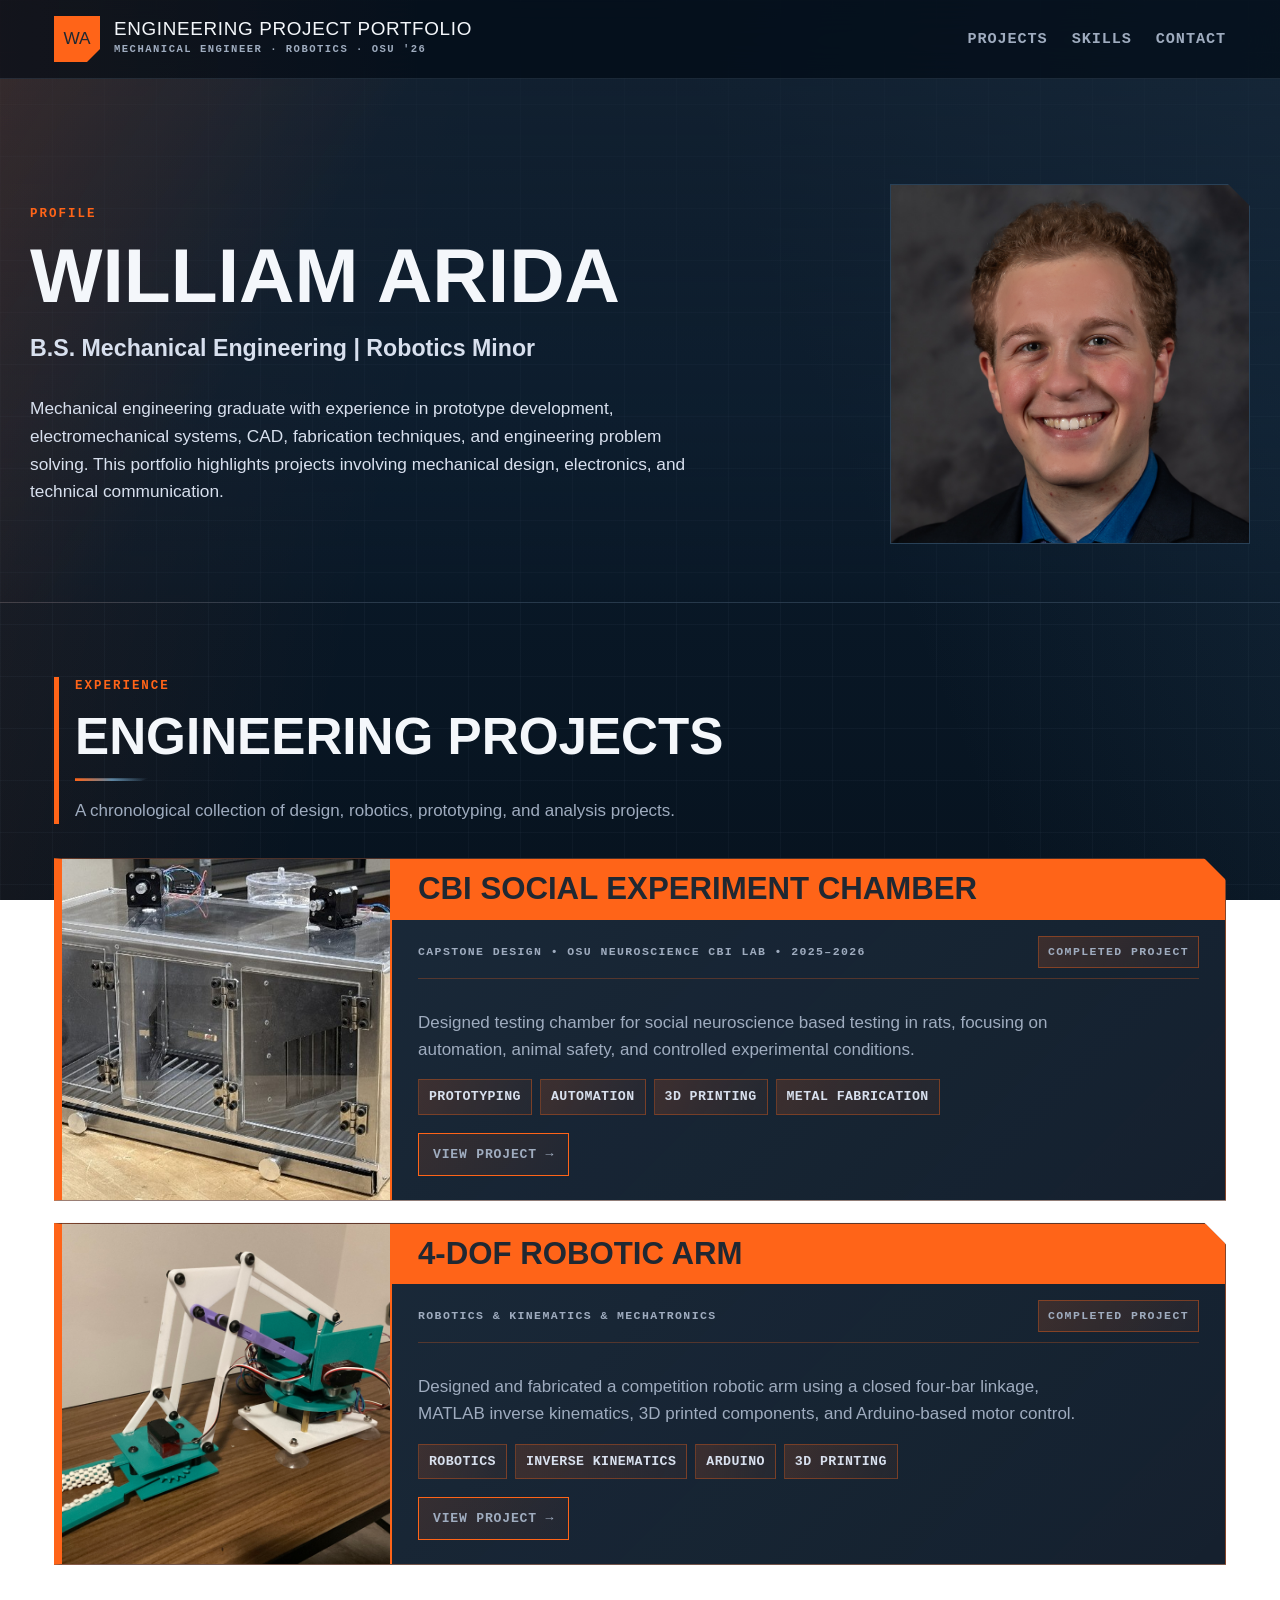
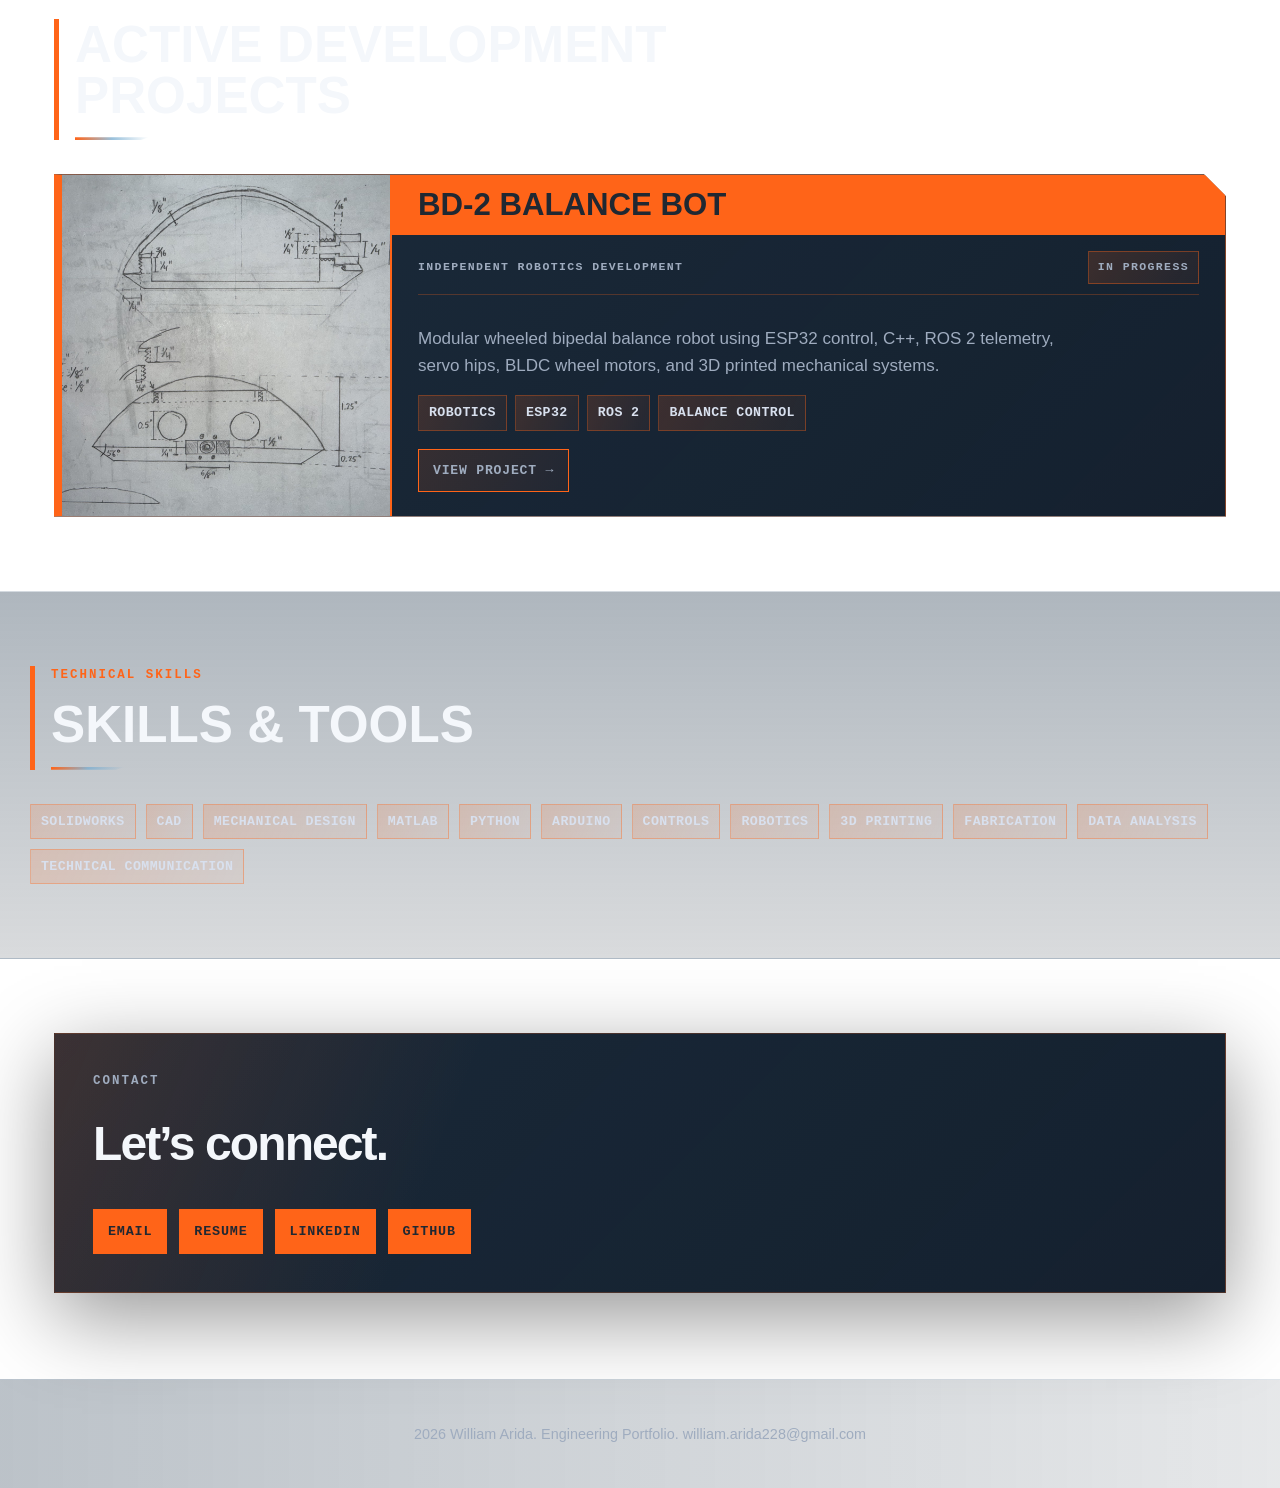
==== commit 3adab58d: "Update eyebrow text in hero section" ====
--- a/index.html
+++ b/index.html
@@ -74,7 +74,7 @@
       <div class="hero-content hero-with-portrait">
         <!-- Main hero text on the left -->
         <div class="hero-copy">
-          <p class="eyebrow">Mechanical Engineering • Robotics • Mechatronics</p>
+          <p class="eyebrow">Profile</p>
 
           <h1>
             William Arida
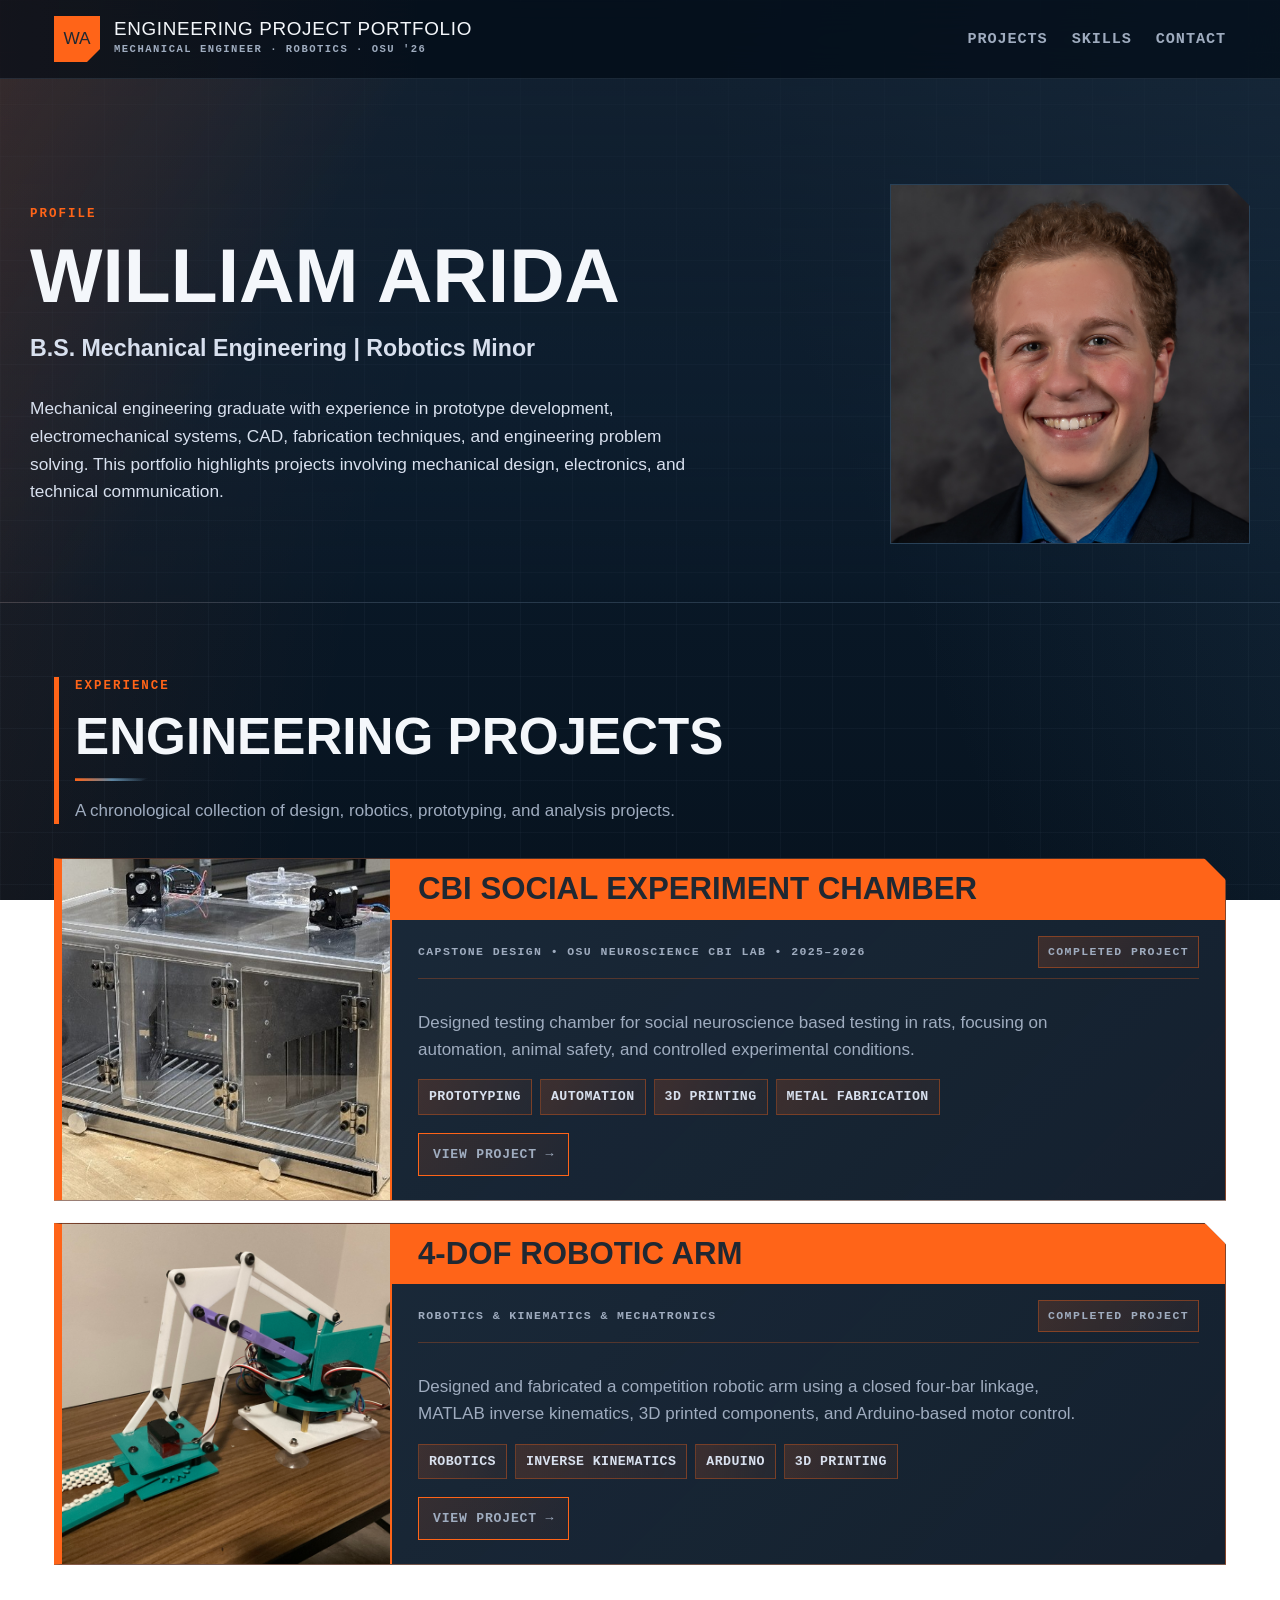
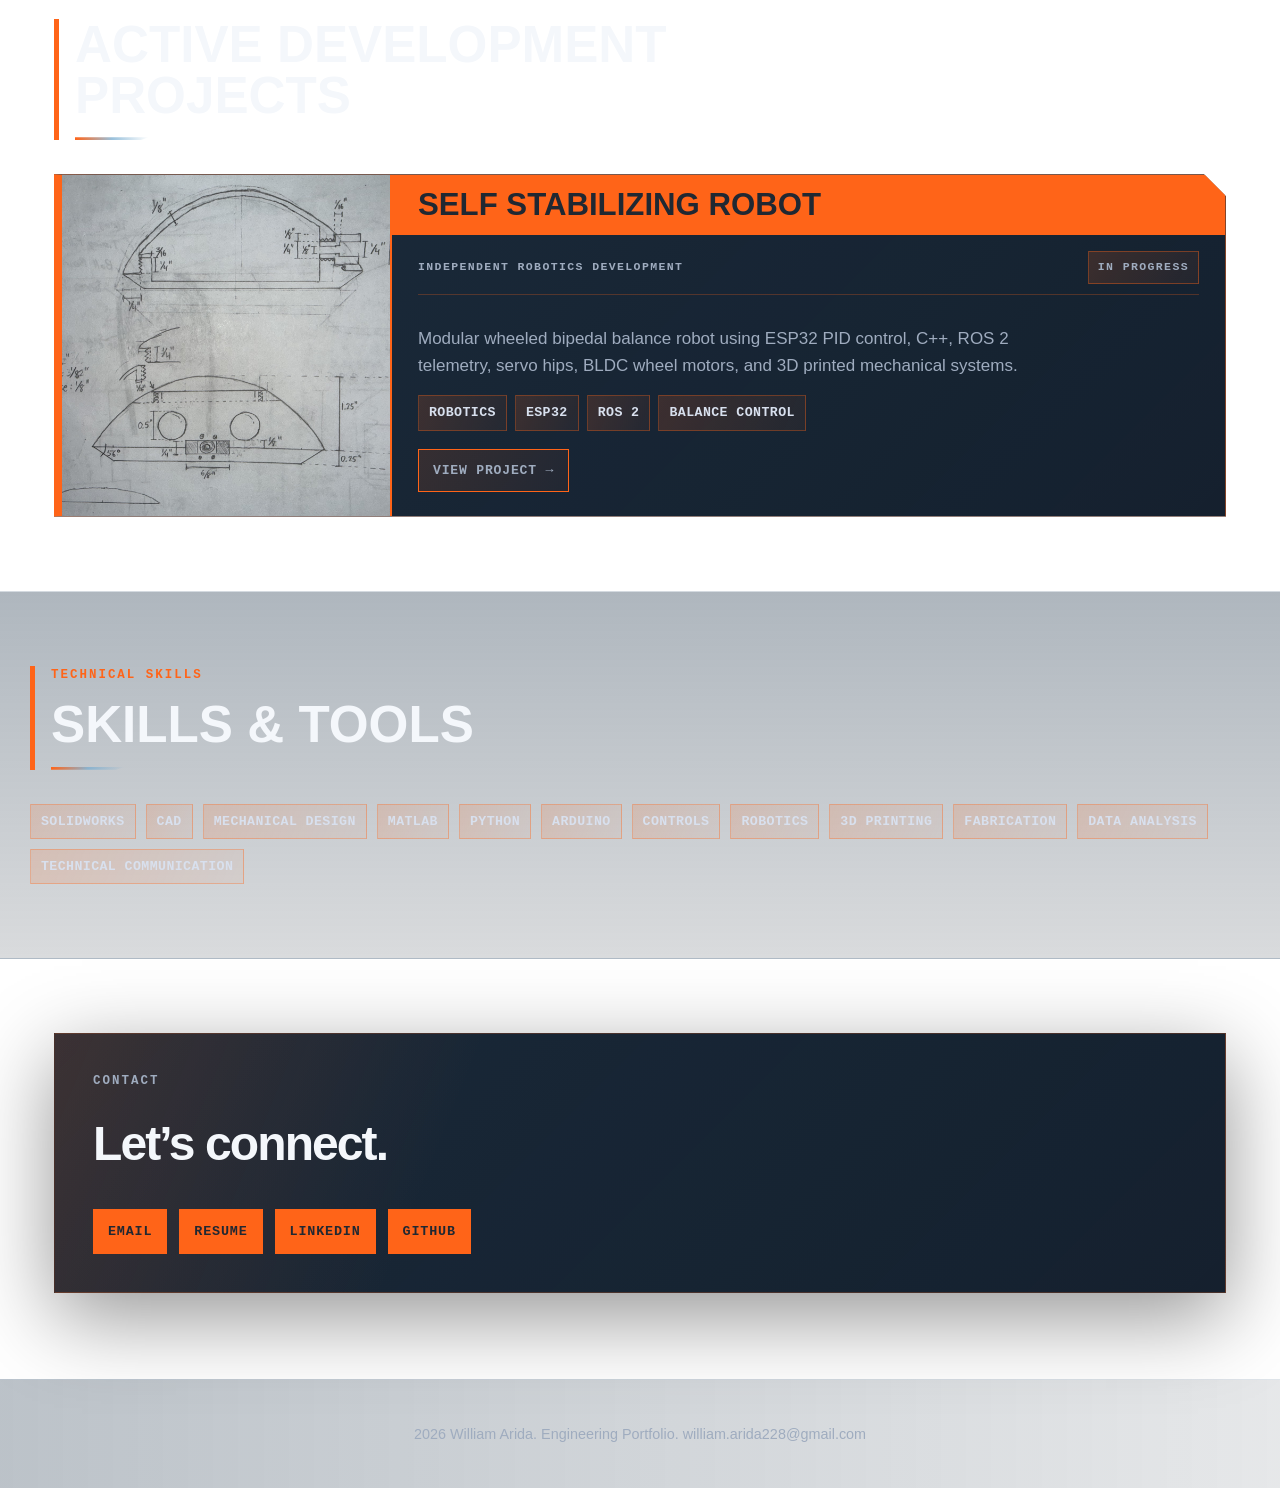
==== commit 90341b11: "Change project title and modify description Updated project title and description for clarity." ====
--- a/index.html
+++ b/index.html
@@ -43,7 +43,7 @@
   </script>
 
   <!-- Connects this HTML file to the main CSS stylesheet -->
-  <link rel="stylesheet" href="style.css?v=20260930-dark-captions">
+  <link rel="stylesheet" href="style.css?v=20260930-feature-frame-fit">
 </head>
 
 <body>
@@ -198,7 +198,7 @@
           >
 
           <div class="project-content">
-            <h3>BD-2 Balance Bot</h3>
+            <h3>Self Stabilizing Robot</h3>
 
             <div class="project-topline">
               <p class="project-category">Independent Robotics Development</p>
@@ -206,7 +206,7 @@
             </div>
 
             <p>
-              Modular wheeled bipedal balance robot using ESP32 control, C++, ROS 2 telemetry,
+              Modular wheeled bipedal balance robot using ESP32 PID control, C++, ROS 2 telemetry,
               servo hips, BLDC wheel motors, and 3D printed mechanical systems.
             </p>
 
--- a/style.css
+++ b/style.css
@@ -919,6 +919,7 @@
   display: grid;
   grid-template-columns: repeat(2, minmax(0, 1fr));
   gap: 18px;
+  align-items: start;
   margin-top: 18px;
 }
 
@@ -932,6 +933,7 @@
 .project-feature-column {
   display: grid;
   gap: 18px;
+  align-content: start;
 }
 
 .project-feature-item {
